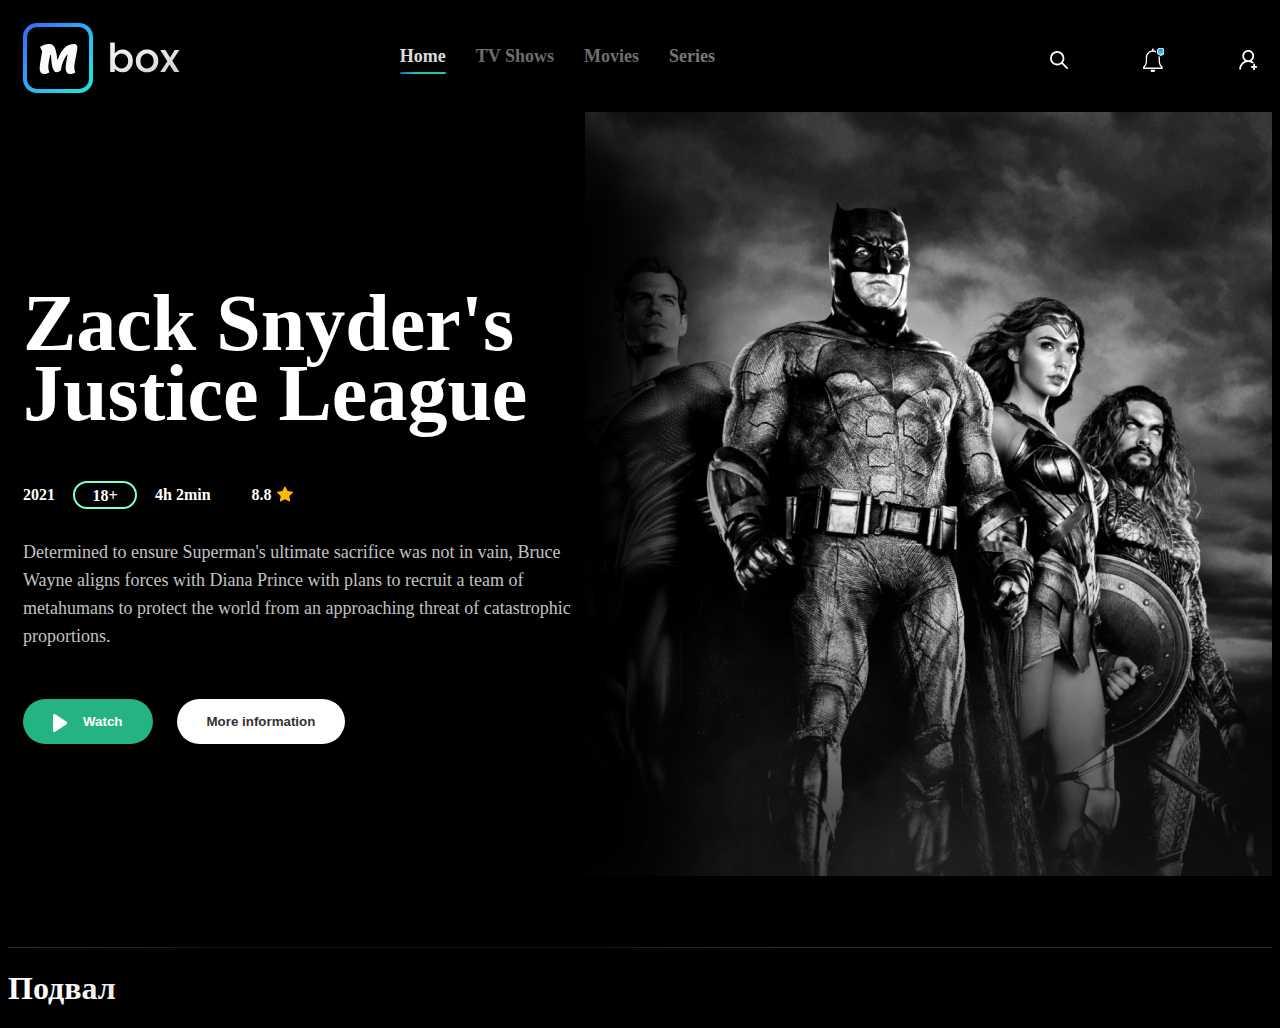
==== src/index.html @ 8d6cc2e7 "hdr+bnr ready" ====
<!DOCTYPE html>
<html lang="en">
  <head>
    <title>Justice</title>
    <style>html {
  font-size: 10px;
}

body {
  color: #fff;
  font-size: 16px;
  background-color: #000;
}

.header {
  display: -webkit-box;
  display: -ms-flexbox;
  display: flex;
  -webkit-box-pack: justify;
      -ms-flex-pack: justify;
          justify-content: space-between;
  -webkit-box-align: center;
      -ms-flex-align: center;
          align-items: center;
  max-width: 144rem;
  margin: 0 auto;
  padding: 1.5rem;
}

.nav {
  display: -webkit-box;
  display: -ms-flexbox;
  display: flex;
  -webkit-box-align: center;
      -ms-flex-align: center;
          align-items: center;
  list-style: none;
  padding-left: 0;
}

.nav-item {
  margin: 0 1.5rem;
}

.nav-link {
  color: rgba(255, 255, 255, 0.5);
  text-decoration: none;
  font-size: 1.8rem;
  font-weight: 700;
}

.nav-link::after {
  content: '';
  opacity: 0;
  display: block;
  width: 100%;
  height: 0.2rem;
  margin-top: 0.5rem;
  border-radius: 5rem;
  background: #326cff;
  background: linear-gradient(160deg, #326cff 0%, #26fff2 35%);
}

.nav-link.active {
  color: white;
}

.nav-link.active::after {
  opacity: 1;
}

.control {
  display: -webkit-box;
  display: -ms-flexbox;
  display: flex;
  -webkit-box-align: center;
      -ms-flex-align: center;
          align-items: center;
  list-style: none;
  padding-left: none;
}

.control-item {
  margin-left: 7.5rem;
}

.control-btn {
  background-color: transparent;
  border: none;
  display: block;
  background-size: cover;
  background-repeat: no-repeat;
}

.control-btn_search {
  background-image: url(img/search.svg);
  width: 1.8rem;
  height: 1.8rem;
}

.control-btn_notification {
  background-image: url(img/notification.svg);
  width: 2.13rem;
  height: 2.35rem;
}

.control-btn_profile {
  background-image: url(img/profile.svg);
  width: 1.8rem;
  height: 1.92rem;
}

.section_banner {
  border-bottom: 0.1rem solid #2f2e2e;
  position: relative;
}

.section_banner_img {
  position: absolute;
  z-index: -1;
  right: 0;
  overflow: hidden;
}

.container {
  max-width: 144rem;
  padding-left: 1.5rem;
  padding-right: 1.5rem;
  margin: 0 auto;
}

.banner {
  max-width: 56.2rem;
  padding-top: 12.2rem;
  padding-bottom: 20.3rem;
  background-color: #000;
  -webkit-box-shadow: 100px 0px 100px #000000;
          box-shadow: 100px 0px 100px #000000;
}

.banner_title {
  line-height: 7rem;
  font-size: 8rem;
}

.banner_text {
  color: #c2c2c2;
  font-size: 1.8rem;
  line-height: 2.8rem;
}

.banner_info {
  display: -webkit-box;
  display: -ms-flexbox;
  display: flex;
  -webkit-box-align: center;
      -ms-flex-align: center;
          align-items: center;
  font-weight: 800;
  margin-bottom: 2.9rem;
}

.banner_info_year {
  margin-right: 1.8rem;
}

.banner_info_age {
  margin-right: 1.8rem;
  border: 2px solid aquamarine;
  border-radius: 5rem;
  height: 2.4rem;
  width: 6rem;
  text-align: center;
  line-height: 25px;
}

.banner_info_time {
  margin-right: 4.1rem;
}

.banner_info_rating {
  margin-right: 1.8rem;
  position: relative;
}

.banner_info_rating::after {
  content: '';
  display: block;
  width: 1.6rem;
  height: 1.6rem;
  background-image: url(img/rating.svg);
  position: absolute;
  top: 0;
  left: 2.5rem;
}

.banner_control_btn {
  background-color: transparent;
  border: none;
  border-radius: 10rem;
  padding: 1.5rem 3rem;
  font-weight: 800;
  margin-top: 3.1rem;
}

.banner_control_btn_main {
  color: #fff;
  background: #26b384;
  position: relative;
  padding-left: 6rem;
}

.banner_control_btn_main::before {
  content: '';
  display: block;
  width: 1.4rem;
  height: 1.8rem;
  background-image: url(img/watch.svg);
  position: absolute;
  left: 3rem;
  top: calc(50%-0.9rem);
}

.banner_control_btn_more {
  color: #323232;
  background: #fff;
  margin-left: 2rem;
}
/*# sourceMappingURL=style.css.map */
    </style>
  </head>
  <body>
    <header>
      <div class="header"><a href="#"><img src="img/logo.svg" alt=""></a>
        <nav>
          <ul class="nav">
            <li class="nav-item"><a class="nav-link active" href="#">Home</a></li>
            <li class="nav-item"><a class="nav-link" href="#">TV Shows</a></li>
            <li class="nav-item"><a class="nav-link" href="#">Movies</a></li>
            <li class="nav-item"><a class="nav-link" href="#">Series</a></li>
          </ul>
        </nav>
        <ul class="control">
          <li class="control-item">
            <button class="control-btn control-btn_search"></button>
          </li>
          <li class="control-item">
            <button class="control-btn control-btn_notification"></button>
          </li>
          <li class="control-item">
            <button class="control-btn control-btn_profile"></button>
          </li>
        </ul>
      </div>
    </header>
    <section class="section_banner"><img class="section_banner_img" src="img/banner.png" alt="banner">
      <div class="container">
        <div class="banner">
          <h1 class="banner_title">Zack Snyder's Justice League</h1>
          <div class="banner_info"><span class="banner_info_year">2021</span><span class="banner_info_age">18+</span><span class="banner_info_time">4h 2min</span><span class="banner_info_rating">8.8</span></div>
          <p class="banner_text">Determined to ensure Superman's ultimate sacrifice was not in vain, Bruce Wayne aligns forces with Diana Prince with plans to recruit a team of metahumans to protect the world from an approaching threat of catastrophic proportions.</p>
          <div class="banner_control">
            <button class="banner_control_btn banner_control_btn_main">Watch</button>
            <button class="banner_control_btn banner_control_btn_more">More information</button>
          </div>
        </div>
      </div>
    </section>
    <footer>
      <div class="footer">
        <h1>Подвал</h1>
      </div>
    </footer>
  </body>
</html>
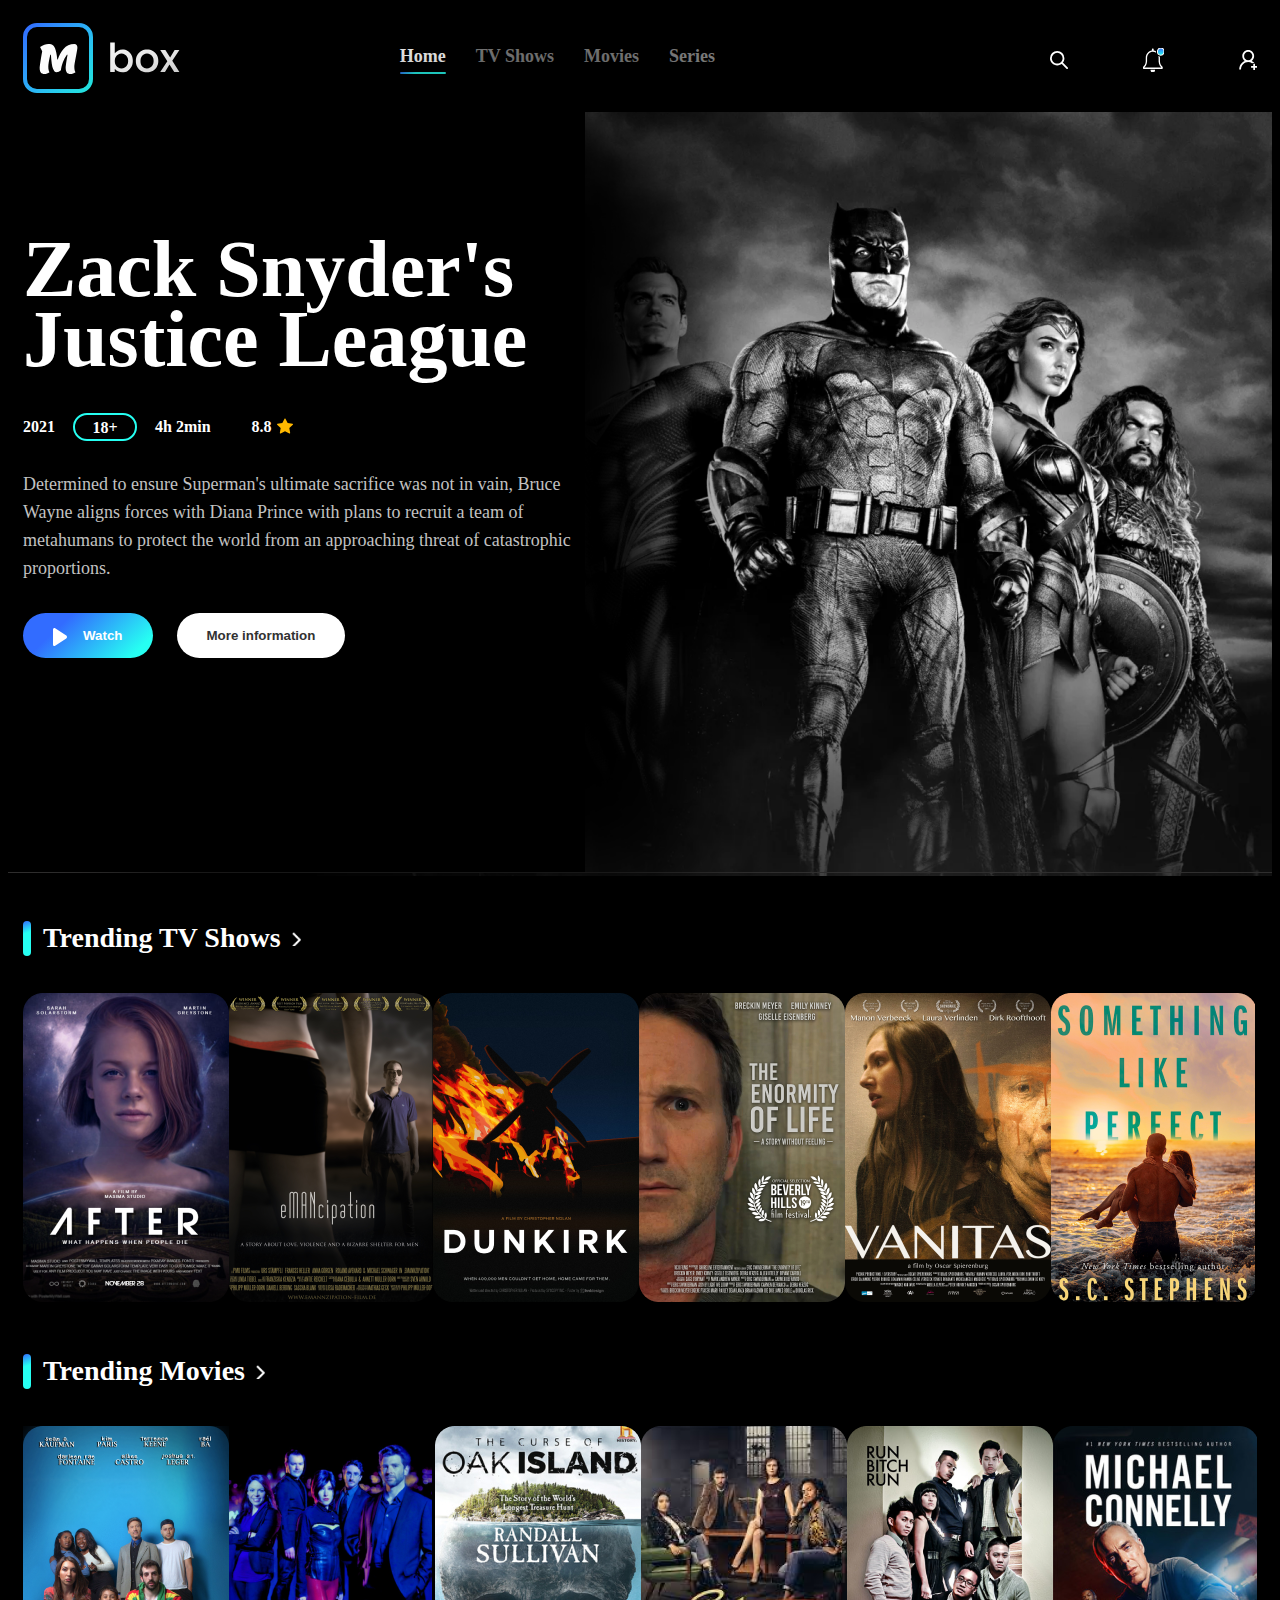
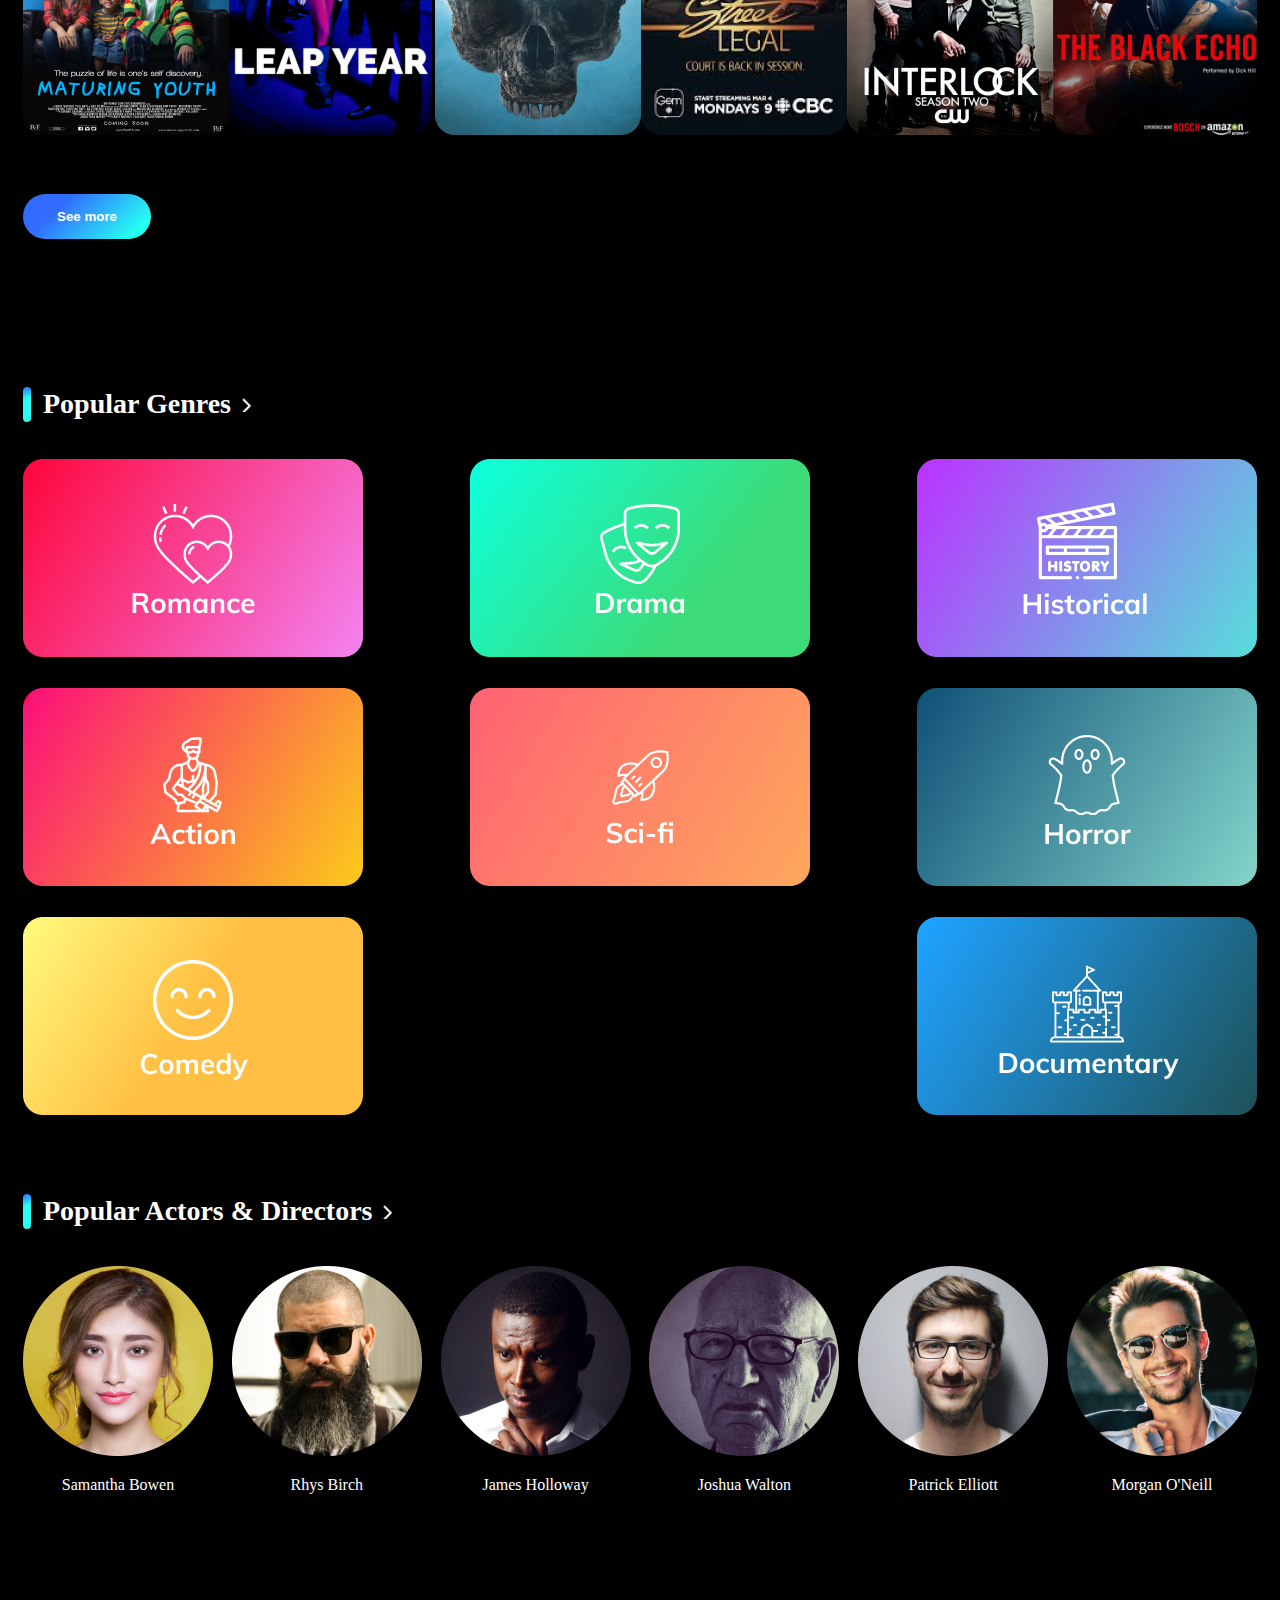
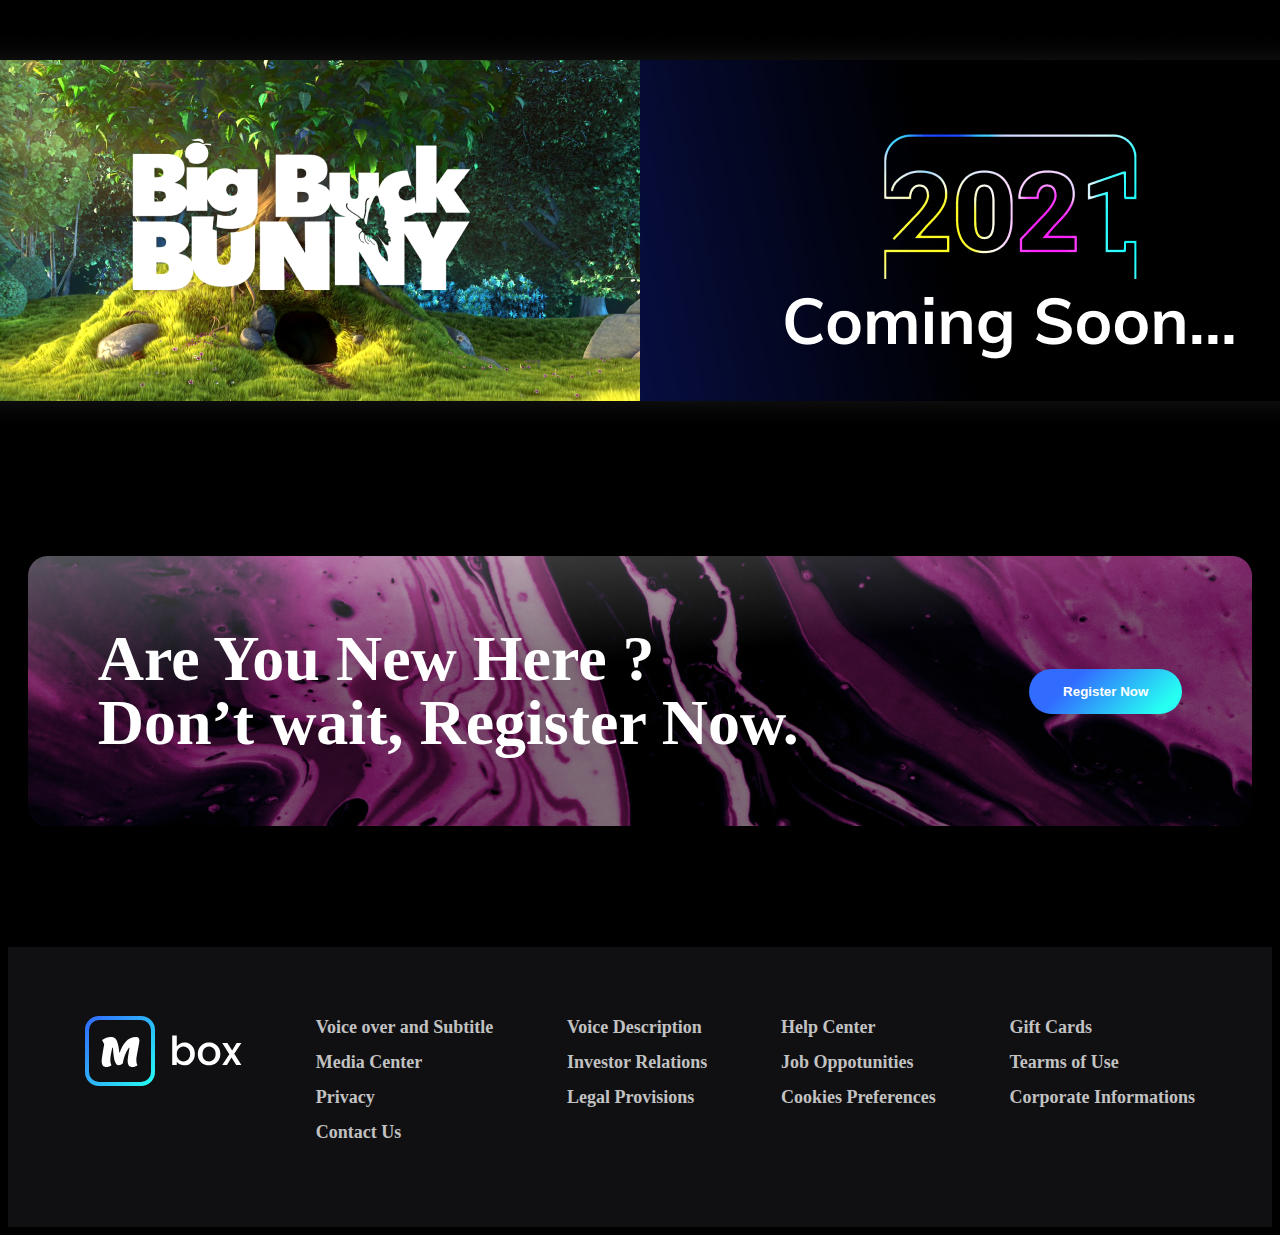
==== commit 79ad918f: "ready" ====
--- a/src/index.html
+++ b/src/index.html
@@ -47,6 +47,10 @@
   text-decoration: none;
   font-size: 1.8rem;
   font-weight: 700;
+}
+
+.nav-link:hover {
+  color: white;
 }
 
 .nav-link::after {
@@ -90,6 +94,7 @@
   display: block;
   background-size: cover;
   background-repeat: no-repeat;
+  cursor: pointer;
 }
 
 .control-btn_search {
@@ -108,6 +113,49 @@
   background-image: url(img/profile.svg);
   width: 1.8rem;
   height: 1.92rem;
+}
+
+.section_h2 {
+  font-size: 2.8rem;
+  line-height: 2rem;
+  position: relative;
+  margin-top: 5.5rem;
+  margin-bottom: 4.5rem;
+  padding-left: 2rem;
+  padding-right: 2rem;
+  font-weight: 700;
+  display: inline-block;
+}
+
+.section_h2::before {
+  content: '';
+  display: block;
+  width: 0.8rem;
+  height: 3.5rem;
+  border-radius: 5rem;
+  background: #326cff;
+  background: linear-gradient(160deg, #326cff 0%, #26fff2 35%);
+  position: absolute;
+  top: calc(50% - 1.7rem);
+  left: 0;
+}
+
+.section_h2::after {
+  content: '';
+  display: block;
+  width: 0.9rem;
+  height: 1.5rem;
+  background-image: url(img/arrow.png);
+  background-repeat: no-repeat;
+  background-size: cover;
+  position: absolute;
+  right: 0;
+  top: calc(50% - 0.7rem);
+}
+
+.section_h2_link {
+  color: #fff;
+  text-decoration: none;
 }
 
 .section_banner {
@@ -132,7 +180,7 @@
 .banner {
   max-width: 56.2rem;
   padding-top: 12.2rem;
-  padding-bottom: 20.3rem;
+  padding-bottom: 21.4rem;
   background-color: #000;
   -webkit-box-shadow: 100px 0px 100px #000000;
           box-shadow: 100px 0px 100px #000000;
@@ -141,12 +189,15 @@
 .banner_title {
   line-height: 7rem;
   font-size: 8rem;
+  margin-top: 0;
+  margin-bottom: 3.9rem;
 }
 
 .banner_text {
   color: #c2c2c2;
   font-size: 1.8rem;
   line-height: 2.8rem;
+  margin: 0;
 }
 
 .banner_info {
@@ -166,7 +217,7 @@
 
 .banner_info_age {
   margin-right: 1.8rem;
-  border: 2px solid aquamarine;
+  border: 2px solid #26fff2;
   border-radius: 5rem;
   height: 2.4rem;
   width: 6rem;
@@ -201,13 +252,19 @@
   padding: 1.5rem 3rem;
   font-weight: 800;
   margin-top: 3.1rem;
+  cursor: pointer;
 }
 
 .banner_control_btn_main {
   color: #fff;
-  background: #26b384;
+  background: linear-gradient(316.53deg, #26fff2 13.2%, #326cff 71.54%);
   position: relative;
   padding-left: 6rem;
+}
+
+.banner_control_btn_main:hover {
+  -webkit-box-shadow: 0px 4px 50px rgba(50, 108, 255, 0.5);
+          box-shadow: 0px 4px 50px rgba(50, 108, 255, 0.5);
 }
 
 .banner_control_btn_main::before {
@@ -225,6 +282,194 @@
   color: #323232;
   background: #fff;
   margin-left: 2rem;
+}
+
+.banner_control_btn_more:hover {
+  -webkit-filter: drop-shadow(0px 4px 4px rgba(0, 0, 0, 0.25));
+          filter: drop-shadow(0px 4px 4px rgba(0, 0, 0, 0.25));
+}
+
+.movies {
+  display: -webkit-box;
+  display: -ms-flexbox;
+  display: flex;
+  -webkit-box-align: center;
+      -ms-flex-align: center;
+          align-items: center;
+  -webkit-box-pack: justify;
+      -ms-flex-pack: justify;
+          justify-content: space-between;
+}
+
+.movies_link:hover {
+  -webkit-filter: drop-shadow(0px 0px 20px rgba(44, 176, 249, 0.5));
+          filter: drop-shadow(0px 0px 20px rgba(44, 176, 249, 0.5));
+}
+
+.movies_btn {
+  color: #fff;
+  font-weight: 700;
+  padding: 1.5rem 3.4rem;
+  background: linear-gradient(316.53deg, #26fff2 13.2%, #326cff 71.54%);
+  border: 0;
+  border-radius: 10rem;
+  cursor: pointer;
+  margin-top: 5.5rem;
+  margin-bottom: 10rem;
+}
+
+.movies_btn:hover {
+  -webkit-box-shadow: 0px 4px 50px rgba(50, 108, 255, 0.5);
+          box-shadow: 0px 4px 50px rgba(50, 108, 255, 0.5);
+}
+
+.genres {
+  display: -webkit-box;
+  display: -ms-flexbox;
+  display: flex;
+  -webkit-box-align: center;
+      -ms-flex-align: center;
+          align-items: center;
+  -webkit-box-pack: justify;
+      -ms-flex-pack: justify;
+          justify-content: space-between;
+  -ms-flex-wrap: wrap;
+      flex-wrap: wrap;
+}
+
+.genres_item {
+  margin-bottom: 2.7rem;
+}
+
+.actors {
+  display: -webkit-box;
+  display: -ms-flexbox;
+  display: flex;
+  -webkit-box-align: center;
+      -ms-flex-align: center;
+          align-items: center;
+  -webkit-box-pack: justify;
+      -ms-flex-pack: justify;
+          justify-content: space-between;
+}
+
+.actors_link {
+  color: #fff;
+  text-decoration: none;
+  text-align: center;
+}
+
+.release_section {
+  margin-top: 12rem;
+  margin-bottom: 12.1rem;
+}
+
+.release {
+  display: -webkit-box;
+  display: -ms-flexbox;
+  display: flex;
+  -webkit-box-align: center;
+      -ms-flex-align: center;
+          align-items: center;
+  -webkit-box-pack: center;
+      -ms-flex-pack: center;
+          justify-content: center;
+}
+
+.register_section {
+  margin-bottom: 12.1rem;
+}
+
+.register {
+  display: -webkit-box;
+  display: -ms-flexbox;
+  display: flex;
+  -webkit-box-align: center;
+      -ms-flex-align: center;
+          align-items: center;
+  -ms-flex-pack: distribute;
+      justify-content: space-around;
+  height: 27rem;
+  width: 122.4rem;
+  background-image: url(img/registerbanner.png);
+  background-size: cover;
+  background-repeat: no-repeat;
+  margin: 0 auto;
+}
+
+.register_text {
+  font-size: 6.4rem;
+  font-weight: bold;
+  height: 12.8rem;
+  width: 79.2rem;
+  line-height: 6.4rem;
+}
+
+.register_btn {
+  color: #fff;
+  font-weight: 700;
+  padding: 1.5rem 3.4rem;
+  background: linear-gradient(316.53deg, #26fff2 13.2%, #326cff 71.54%);
+  border: 0;
+  border-radius: 10rem;
+  cursor: pointer;
+}
+
+.register_btn:hover {
+  -webkit-box-shadow: 0px 4px 50px rgba(50, 108, 255, 0.5);
+          box-shadow: 0px 4px 50px rgba(50, 108, 255, 0.5);
+}
+
+footer {
+  background-color: #101012;
+  height: 28rem;
+  display: -webkit-box;
+  display: -ms-flexbox;
+  display: flex;
+  -webkit-box-align: center;
+      -ms-flex-align: center;
+          align-items: center;
+}
+
+.footer {
+  display: -webkit-box;
+  display: -ms-flexbox;
+  display: flex;
+  -webkit-box-align: start;
+      -ms-flex-align: start;
+          align-items: flex-start;
+  -webkit-box-pack: justify;
+      -ms-flex-pack: justify;
+          justify-content: space-between;
+  width: 111rem;
+  margin: 0 auto;
+}
+
+.footer_list {
+  padding-left: 0;
+  list-style: none;
+}
+
+.footer_item {
+  padding-bottom: 1.5rem;
+}
+
+.footer_link {
+  color: #c2c2c2;
+  text-decoration: none;
+  font-size: 1.8rem;
+  font-weight: 600;
+  line-height: 2rem;
+  padding-bottom: 2rem;
+}
+
+.footer_link:hover {
+  color: #fff;
+}
+
+.footer_img {
+  display: block;
+  margin-top: 1.5rem;
 }
 /*# sourceMappingURL=style.css.map */
     </style>
@@ -266,9 +511,107 @@
         </div>
       </div>
     </section>
+    <section class="section">
+      <div class="container">
+        <h2 class="section_h2"><a class="section_h2_link" href="#">Trending TV Shows</a></h2>
+        <div class="movies">
+          <div class="movies_item"><a class="movies_link" href="#"><img class="movies_img" src="img/poster1.png" alt=""></a></div>
+          <div class="movies_item"><a class="movies_link" href="#"><img class="movies_img" src="img/poster2.png" alt=""></a></div>
+          <div class="movies_item"><a class="movies_link" href="#"><img class="movies_img" src="img/poster3.png" alt=""></a></div>
+          <div class="movies_item"><a class="movies_link" href="#"><img class="movies_img" src="img/poster4.png" alt=""></a></div>
+          <div class="movies_item"><a class="movies_link" href="#"><img class="movies_img" src="img/poster5.png" alt=""></a></div>
+          <div class="movies_item"><a class="movies_link" href="#"><img class="movies_img" src="img/poster6.png" alt=""></a></div>
+        </div>
+        <h2 class="section_h2"><a class="section_h2_link" href="#">Trending Movies</a></h2>
+        <div class="movies">
+          <div class="movies_item"><a class="movies_link" href="#"><img class="movies_img" src="img/poster7.png" alt=""></a></div>
+          <div class="movies_item"><a class="movies_link" href="#"><img class="movies_img" src="img/poster8.png" alt=""></a></div>
+          <div class="movies_item"><a class="movies_link" href="#"><img class="movies_img" src="img/poster9.png" alt=""></a></div>
+          <div class="movies_item"><a class="movies_link" href="#"><img class="movies_img" src="img/poster10.png" alt=""></a></div>
+          <div class="movies_item"><a class="movies_link" href="#"><img class="movies_img" src="img/poster11.png" alt=""></a></div>
+          <div class="movies_item"><a class="movies_link" href="#"><img class="movies_img" src="img/poster12.png" alt=""></a></div>
+        </div>
+        <button class="movies_btn">See more</button>
+      </div>
+    </section>
+    <section>
+      <div class="container">
+        <h2 class="section_h2"><a class="section_h2_link" href="#">Popular Genres</a></h2>
+        <div class="genres">
+          <div class="genres_item"><a class="genres_link" href="#"><img class="genres_img" src="img/genre1.png" alt=""></a></div>
+          <div class="genres_item"><a class="genres_link" href="#"><img class="genres_img" src="img/genre2.png" alt=""></a></div>
+          <div class="genres_item"><a class="genres_link" href="#"><img class="genres_img" src="img/genre3.png" alt=""></a></div>
+          <div class="genres_item"><a class="genres_link" href="#"><img class="genres_img" src="img/genre4.png" alt=""></a></div>
+          <div class="genres_item"><a class="genres_link" href="#"><img class="genres_img" src="img/genre5.png" alt=""></a></div>
+          <div class="genres_item"><a class="genres_link" href="#"><img class="genres_img" src="img/genre6.png" alt=""></a></div>
+          <div class="genres_item"><a class="genres_link" href="#"><img class="genres_img" src="img/genre7.png" alt=""></a></div>
+          <div class="genres_item"><a class="genres_link" href="#"><img class="genres_img" src="img/genre8.png" alt=""></a></div>
+        </div>
+      </div>
+    </section>
+    <section>
+      <div class="container"> 
+        <h2 class="section_h2"><a class="section_h2_link" href="#">Popular Actors & Directors</a></h2>
+        <div class="actors"> 
+          <div class="actors_item"> <a class="actors_link" href="#"><img src="img/actor1.png" alt="">
+              <p class="actors_name">Samantha Bowen</p></a></div>
+          <div class="actors_item"> <a class="actors_link" href="#"><img src="img/actor2.png" alt="">
+              <p class="actors_name">Rhys Birch</p></a></div>
+          <div class="actors_item"> <a class="actors_link" href="#"><img src="img/actor3.png" alt="">
+              <p class="actors_name">James Holloway</p></a></div>
+          <div class="actors_item"> <a class="actors_link" href="#"><img src="img/actor4.png" alt="">
+              <p class="actors_name">Joshua Walton</p></a></div>
+          <div class="actors_item"> <a class="actors_link" href="#"><img src="img/actor5.png" alt="">
+              <p class="actors_name">Patrick Elliott</p></a></div>
+          <div class="actors_item"> <a class="actors_link" href="#"><img src="img/actor6.png" alt="">
+              <p class="actors_name">Morgan O'Neill</p></a></div>
+        </div>
+      </div>
+    </section>
+    <section class="release_section">
+      <div class="container">
+        <div class="release"><a class="release_link" href="#"><img class="release_img" src="img/releasebanner.png" alt=""></a></div>
+      </div>
+    </section>
+    <section class="register_section">
+      <div class="container">
+        <div class="register">
+          <p class="register_text">Are You New Here ? <br/> Don’t wait, Register Now.</p>
+          <button class="register_btn">Register Now</button>
+        </div>
+      </div>
+    </section>
     <footer>
-      <div class="footer">
-        <h1>Подвал</h1>
+      <div class="footer"><a class="footer_img" href="#"><img src="img/logo.svg" alt=""></a>
+        <div class="footer_block">
+          <ul class="footer_list">
+            <li class="footer_item"> <a class="footer_link" href="#">Voice over and Subtitle</a></li>
+            <li class="footer_item"> <a class="footer_link" href="#">Media Center</a></li>
+            <li class="footer_item"> <a class="footer_link" href="#">Privacy</a></li>
+            <li class="footer_item"> <a class="footer_link" href="#">Contact Us</a></li>
+          </ul>
+        </div>
+        <div class="footer_block">
+          <ul class="footer_list">
+            <li class="footer_item"> <a class="footer_link" href="#">Voice Description</a></li>
+            <li class="footer_item"> <a class="footer_link" href="#">Investor Relations</a></li>
+            <li class="footer_item"> <a class="footer_link" href="#">Legal Provisions</a></li>
+          </ul>
+        </div>
+        <div class="footer_block">
+          <ul class="footer_list">
+            <li class="footer_item"> <a class="footer_link" href="#">Help Center</a></li>
+            <li class="footer_item"> <a class="footer_link" href="#">Job Oppotunities</a></li>
+            <li class="footer_item"> <a class="footer_link" href="#">Cookies Preferences</a></li>
+          </ul>
+        </div>
+        <div class="footer_block">
+          <ul class="footer_list">
+            <li class="footer_item"> <a class="footer_link" href="#">Gift Cards</a></li>
+            <li class="footer_item"> <a class="footer_link" href="#">Tearms of Use</a></li>
+            <li class="footer_item"> <a class="footer_link" href="#">Corporate Informations</a></li>
+          </ul>
+        </div>
       </div>
     </footer>
   </body>
